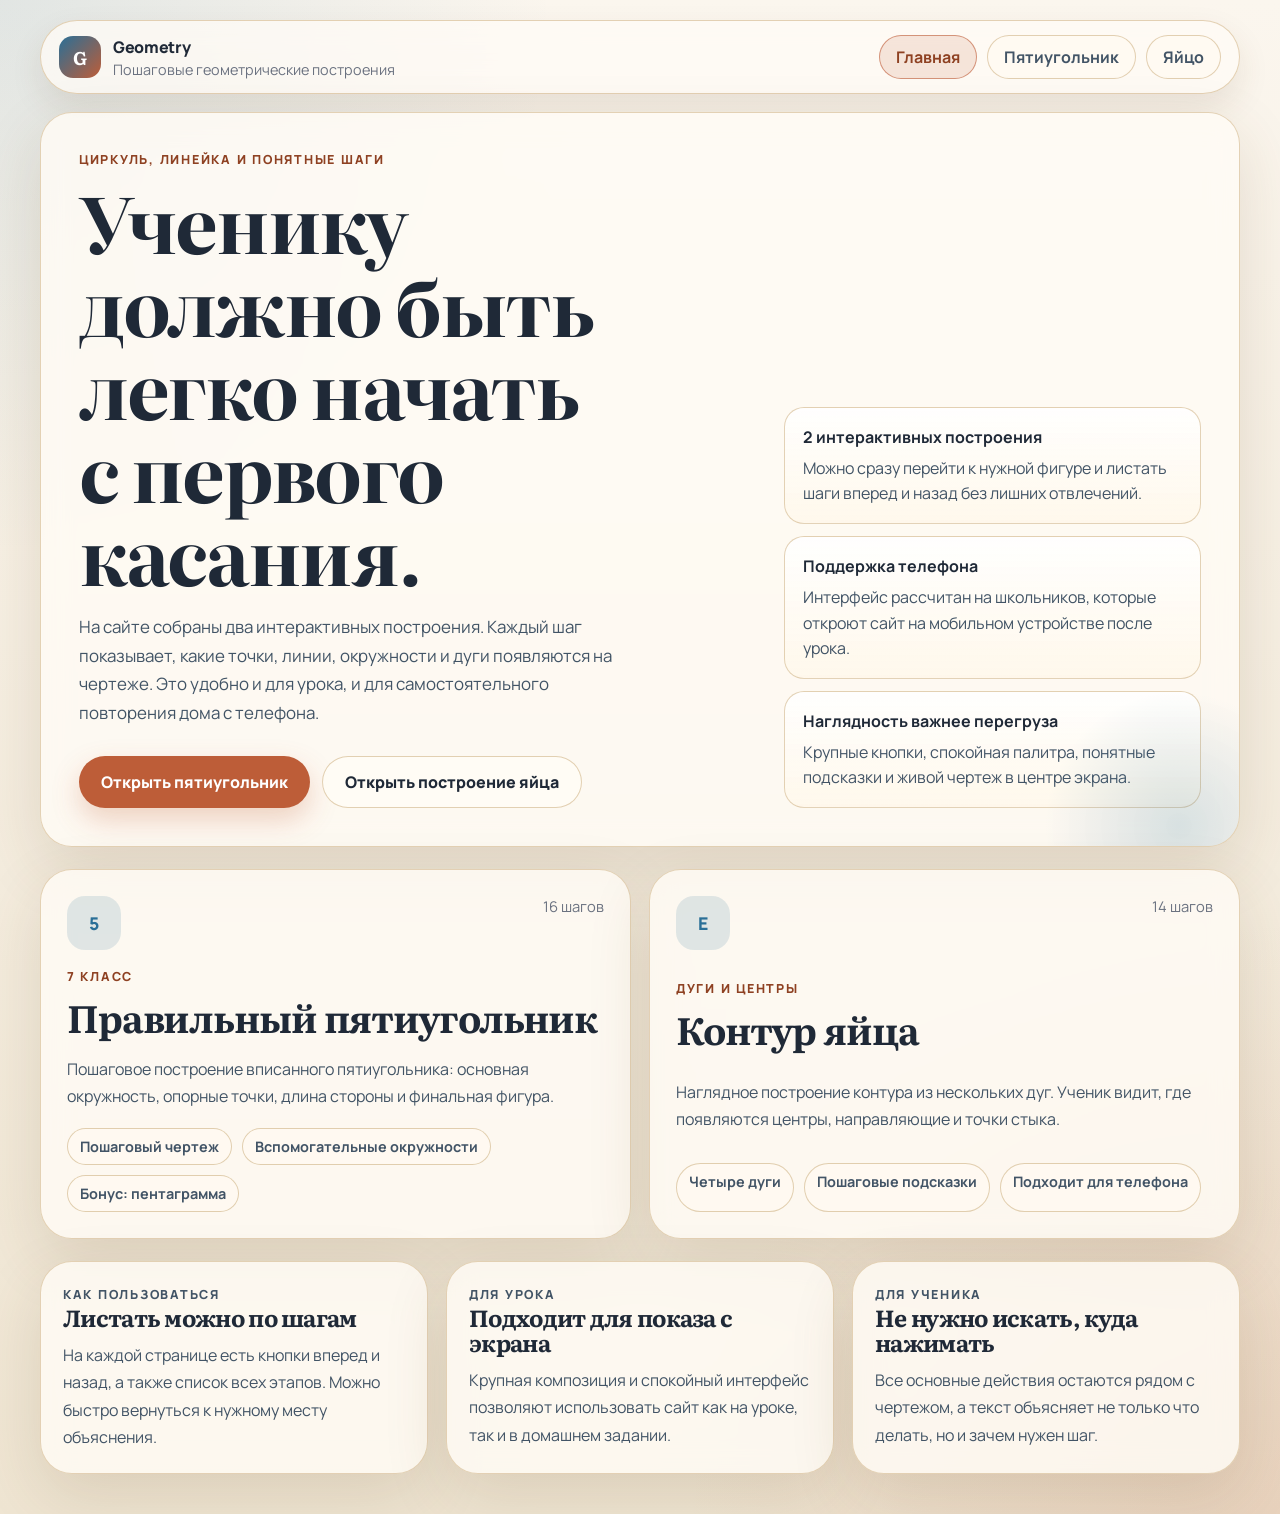
==== index.html @ 87edcc33 "Create geometry learning site" ====
<!DOCTYPE html>
<html lang="ru">
<head>
  <meta charset="UTF-8">
  <meta name="viewport" content="width=device-width, initial-scale=1.0">
  <title>Geometry | Интерактивные построения</title>
  <meta
    name="description"
    content="Интерактивные пошаговые построения геометрических фигур для учеников: правильный пятиугольник и контур яйца."
  >
  <link rel="preconnect" href="https://fonts.googleapis.com">
  <link rel="preconnect" href="https://fonts.gstatic.com" crossorigin>
  <link href="https://fonts.googleapis.com/css2?family=Manrope:wght@400;500;700;800&family=Literata:opsz,wght@7..72,600&display=swap" rel="stylesheet">
  <link rel="stylesheet" href="./site.css">
</head>
<body>
  <div class="shell">
    <header class="topbar">
      <a class="brand" href="./index.html" aria-label="Главная страница Geometry">
        <span class="brand__mark">G</span>
        <span class="brand__text">
          <span class="brand__title">Geometry</span>
          <span class="brand__subtitle">Пошаговые геометрические построения</span>
        </span>
      </a>

      <nav class="topbar__nav" aria-label="Основная навигация">
        <a class="pill-link is-current" href="./index.html">Главная</a>
        <a class="pill-link" href="./pentagon-presentation/index.html">Пятиугольник</a>
        <a class="pill-link" href="./egg-presentation/index.html">Яйцо</a>
      </nav>
    </header>

    <main>
      <section class="landing-hero surface">
        <div>
          <p class="eyebrow">Циркуль, линейка и понятные шаги</p>
          <h1 class="hero-title">Ученику должно быть легко начать с первого касания.</h1>
          <p class="hero-lead">
            На сайте собраны два интерактивных построения. Каждый шаг показывает, какие точки, линии,
            окружности и дуги появляются на чертеже. Это удобно и для урока, и для самостоятельного повторения дома с телефона.
          </p>

          <div class="hero-actions">
            <a class="primary-button" href="./pentagon-presentation/index.html">Открыть пятиугольник</a>
            <a class="secondary-button" href="./egg-presentation/index.html">Открыть построение яйца</a>
          </div>
        </div>

        <div class="hero-facts">
          <article class="fact-card">
            <strong>2 интерактивных построения</strong>
            <p>Можно сразу перейти к нужной фигуре и листать шаги вперед и назад без лишних отвлечений.</p>
          </article>
          <article class="fact-card">
            <strong>Поддержка телефона</strong>
            <p>Интерфейс рассчитан на школьников, которые откроют сайт на мобильном устройстве после урока.</p>
          </article>
          <article class="fact-card">
            <strong>Наглядность важнее перегруза</strong>
            <p>Крупные кнопки, спокойная палитра, понятные подсказки и живой чертеж в центре экрана.</p>
          </article>
        </div>
      </section>

      <section class="landing-grid">
        <a class="path-card surface" href="./pentagon-presentation/index.html">
          <div class="path-card__top">
            <div class="path-card__icon">5</div>
            <div class="path-card__meta">16 шагов</div>
          </div>
          <div>
            <p class="eyebrow">7 класс</p>
            <h2 class="path-card__title">Правильный пятиугольник</h2>
          </div>
          <p class="path-card__text">
            Пошаговое построение вписанного пятиугольника: основная окружность, опорные точки, длина стороны и финальная фигура.
          </p>
          <div class="path-card__tags" aria-label="Особенности построения пятиугольника">
            <span class="path-card__tag">Пошаговый чертеж</span>
            <span class="path-card__tag">Вспомогательные окружности</span>
            <span class="path-card__tag">Бонус: пентаграмма</span>
          </div>
        </a>

        <a class="path-card surface" href="./egg-presentation/index.html">
          <div class="path-card__top">
            <div class="path-card__icon">E</div>
            <div class="path-card__meta">14 шагов</div>
          </div>
          <div>
            <p class="eyebrow">Дуги и центры</p>
            <h2 class="path-card__title">Контур яйца</h2>
          </div>
          <p class="path-card__text">
            Наглядное построение контура из нескольких дуг. Ученик видит, где появляются центры, направляющие и точки стыка.
          </p>
          <div class="path-card__tags" aria-label="Особенности построения яйца">
            <span class="path-card__tag">Четыре дуги</span>
            <span class="path-card__tag">Пошаговые подсказки</span>
            <span class="path-card__tag">Подходит для телефона</span>
          </div>
        </a>
      </section>

      <section class="landing-support">
        <article class="support-card surface">
          <p class="eyebrow">Как пользоваться</p>
          <h2>Листать можно по шагам</h2>
          <p>На каждой странице есть кнопки вперед и назад, а также список всех этапов. Можно быстро вернуться к нужному месту объяснения.</p>
        </article>

        <article class="support-card surface">
          <p class="eyebrow">Для урока</p>
          <h2>Подходит для показа с экрана</h2>
          <p>Крупная композиция и спокойный интерфейс позволяют использовать сайт как на уроке, так и в домашнем задании.</p>
        </article>

        <article class="support-card surface">
          <p class="eyebrow">Для ученика</p>
          <h2>Не нужно искать, куда нажимать</h2>
          <p>Все основные действия остаются рядом с чертежом, а текст объясняет не только что делать, но и зачем нужен шаг.</p>
        </article>
      </section>
    </main>
  </div>
</body>
</html>
---- site.css ----
:root {
  --sand-50: #fcf7ef;
  --sand-100: #f6eddf;
  --sand-200: #eadcc2;
  --sand-300: #dcc6a3;
  --ink-900: #1f2937;
  --ink-700: #425466;
  --ink-500: #6b7280;
  --accent: #bd5d38;
  --accent-deep: #8e4122;
  --accent-soft: rgba(189, 93, 56, 0.14);
  --sky: #2a6f97;
  --sky-soft: rgba(42, 111, 151, 0.14);
  --leaf: #407a52;
  --white-soft: rgba(255, 252, 246, 0.82);
  --panel: rgba(255, 250, 241, 0.9);
  --shadow-lg: 0 22px 64px rgba(92, 61, 28, 0.14);
  --shadow-md: 0 14px 32px rgba(92, 61, 28, 0.1);
  --radius-xl: 32px;
  --radius-lg: 26px;
  --radius-md: 20px;
}

* {
  box-sizing: border-box;
}

html {
  scroll-behavior: smooth;
}

body {
  margin: 0;
  min-height: 100vh;
  color: var(--ink-900);
  font-family: "Manrope", sans-serif;
  background:
    radial-gradient(circle at top left, rgba(42, 111, 151, 0.12), transparent 28%),
    radial-gradient(circle at right bottom, rgba(189, 93, 56, 0.14), transparent 30%),
    linear-gradient(180deg, #fbf6ee 0%, #efe5d2 100%);
}

a {
  color: inherit;
}

img {
  max-width: 100%;
  display: block;
}

button,
a {
  -webkit-tap-highlight-color: transparent;
}

.shell {
  width: min(1200px, calc(100% - 32px));
  margin: 0 auto;
  padding: 20px 0 40px;
}

.topbar {
  display: flex;
  align-items: center;
  justify-content: space-between;
  gap: 18px;
  margin-bottom: 18px;
  padding: 14px 18px;
  border: 1px solid rgba(220, 198, 163, 0.8);
  border-radius: 999px;
  background: rgba(255, 252, 246, 0.76);
  backdrop-filter: blur(14px);
  box-shadow: var(--shadow-md);
}

.brand {
  display: inline-flex;
  align-items: center;
  gap: 12px;
  text-decoration: none;
}

.brand__mark {
  display: inline-grid;
  place-items: center;
  width: 42px;
  height: 42px;
  border-radius: 14px;
  background: linear-gradient(135deg, var(--sky), var(--accent));
  color: white;
  font-family: "Literata", serif;
  font-size: 1.15rem;
  font-weight: 700;
}

.brand__text {
  display: grid;
  gap: 2px;
}

.brand__title {
  font-weight: 800;
  letter-spacing: -0.02em;
}

.brand__subtitle {
  color: var(--ink-500);
  font-size: 0.9rem;
}

.topbar__nav {
  display: flex;
  flex-wrap: wrap;
  align-items: center;
  justify-content: flex-end;
  gap: 10px;
}

.pill-link {
  display: inline-flex;
  align-items: center;
  justify-content: center;
  min-height: 44px;
  padding: 10px 16px;
  border: 1px solid rgba(220, 198, 163, 0.82);
  border-radius: 999px;
  background: rgba(255, 250, 241, 0.72);
  color: var(--ink-700);
  text-decoration: none;
  font-weight: 700;
  transition: transform 0.2s ease, border-color 0.2s ease, background 0.2s ease;
}

.pill-link:hover,
.pill-link:focus-visible {
  transform: translateY(-1px);
  border-color: rgba(189, 93, 56, 0.42);
  background: rgba(255, 252, 246, 0.95);
}

.pill-link.is-current {
  border-color: rgba(189, 93, 56, 0.6);
  background: var(--accent-soft);
  color: var(--accent-deep);
}

.surface {
  background: var(--white-soft);
  border: 1px solid rgba(220, 198, 163, 0.78);
  border-radius: var(--radius-xl);
  backdrop-filter: blur(14px);
  box-shadow: var(--shadow-lg);
}

.eyebrow {
  margin: 0 0 12px;
  color: var(--accent-deep);
  text-transform: uppercase;
  letter-spacing: 0.14em;
  font-size: 0.78rem;
  font-weight: 800;
}

.section-title,
.hero-title,
h1,
h2 {
  margin: 0;
  font-family: "Literata", serif;
  line-height: 1.08;
  letter-spacing: -0.03em;
}

.primary-button,
.secondary-button {
  display: inline-flex;
  align-items: center;
  justify-content: center;
  min-height: 50px;
  padding: 14px 22px;
  border-radius: 999px;
  border: none;
  font: inherit;
  font-weight: 800;
  text-decoration: none;
  cursor: pointer;
  transition: transform 0.2s ease, box-shadow 0.2s ease, background 0.2s ease;
}

.primary-button {
  background: var(--accent);
  color: white;
  box-shadow: 0 12px 28px rgba(189, 93, 56, 0.26);
}

.secondary-button {
  border: 1px solid rgba(220, 198, 163, 0.82);
  background: rgba(255, 252, 246, 0.74);
  color: var(--ink-900);
}

.primary-button:hover,
.secondary-button:hover,
.primary-button:focus-visible,
.secondary-button:focus-visible {
  transform: translateY(-2px);
}

.hero-actions {
  display: flex;
  flex-wrap: wrap;
  gap: 12px;
  margin-top: 28px;
}

.landing-hero {
  position: relative;
  display: grid;
  grid-template-columns: minmax(0, 1.3fr) minmax(280px, 0.8fr);
  gap: 28px;
  padding: 38px;
  overflow: hidden;
}

.landing-hero::before {
  content: "";
  position: absolute;
  inset: auto -80px -120px auto;
  width: 280px;
  height: 280px;
  border-radius: 50%;
  background: radial-gradient(circle, rgba(42, 111, 151, 0.18), transparent 68%);
  pointer-events: none;
}

.hero-title {
  max-width: 11ch;
  font-size: clamp(2.7rem, 6vw, 5.4rem);
}

.hero-lead {
  max-width: 56ch;
  margin: 18px 0 0;
  color: var(--ink-700);
  font-size: 1.06rem;
  line-height: 1.7;
}

.hero-facts {
  display: grid;
  gap: 12px;
  align-self: end;
}

.fact-card {
  padding: 18px 18px 16px;
  border-radius: var(--radius-md);
  background: linear-gradient(180deg, rgba(255, 255, 255, 0.86), rgba(255, 248, 235, 0.94));
  border: 1px solid rgba(220, 198, 163, 0.78);
}

.fact-card strong {
  display: block;
  margin-bottom: 8px;
  font-size: 1rem;
}

.fact-card p {
  margin: 0;
  color: var(--ink-700);
  line-height: 1.6;
}

.landing-grid {
  display: grid;
  grid-template-columns: repeat(2, minmax(0, 1fr));
  gap: 18px;
  margin-top: 22px;
}

.path-card {
  display: grid;
  gap: 18px;
  padding: 26px;
  text-decoration: none;
  transition: transform 0.22s ease, border-color 0.22s ease;
}

.path-card:hover,
.path-card:focus-visible {
  transform: translateY(-4px);
  border-color: rgba(189, 93, 56, 0.46);
}

.path-card__top {
  display: flex;
  align-items: flex-start;
  justify-content: space-between;
  gap: 12px;
}

.path-card__icon {
  display: inline-grid;
  place-items: center;
  width: 54px;
  height: 54px;
  border-radius: 18px;
  background: var(--sky-soft);
  color: var(--sky);
  font-weight: 800;
  font-size: 1.1rem;
}

.path-card__meta {
  color: var(--ink-500);
  font-size: 0.92rem;
}

.path-card__title {
  font-size: clamp(1.8rem, 3.2vw, 2.35rem);
}

.path-card__text {
  margin: 0;
  color: var(--ink-700);
  line-height: 1.7;
}

.path-card__tags {
  display: flex;
  flex-wrap: wrap;
  gap: 10px;
}

.path-card__tag {
  padding: 8px 12px;
  border-radius: 999px;
  background: rgba(255, 250, 241, 0.9);
  border: 1px solid rgba(220, 198, 163, 0.84);
  color: var(--ink-700);
  font-size: 0.9rem;
  font-weight: 700;
}

.landing-support {
  display: grid;
  grid-template-columns: repeat(3, minmax(0, 1fr));
  gap: 18px;
  margin-top: 22px;
}

.support-card {
  padding: 22px;
}

.support-card h2 {
  margin-bottom: 12px;
  font-size: 1.45rem;
}

.support-card p {
  margin: 0;
  color: var(--ink-700);
  line-height: 1.7;
}

@media (max-width: 980px) {
  .landing-hero,
  .landing-support,
  .landing-grid {
    grid-template-columns: 1fr;
  }
}

@media (max-width: 760px) {
  .shell {
    width: min(100% - 20px, 1200px);
    padding-top: 12px;
    padding-bottom: 26px;
  }

  .topbar {
    align-items: stretch;
    flex-direction: column;
    border-radius: 28px;
    padding: 14px;
  }

  .topbar__nav {
    justify-content: stretch;
  }

  .topbar__nav .pill-link {
    flex: 1 1 calc(50% - 10px);
  }

  .landing-hero,
  .path-card,
  .support-card {
    padding: 22px;
  }

  .hero-title {
    max-width: 13ch;
    font-size: clamp(2.25rem, 12vw, 3.8rem);
  }
}

@media (max-width: 520px) {
  .topbar__nav .pill-link,
  .hero-actions a,
  .hero-actions button {
    width: 100%;
  }

  .brand {
    align-items: flex-start;
  }

  .brand__mark {
    width: 40px;
    height: 40px;
  }
}
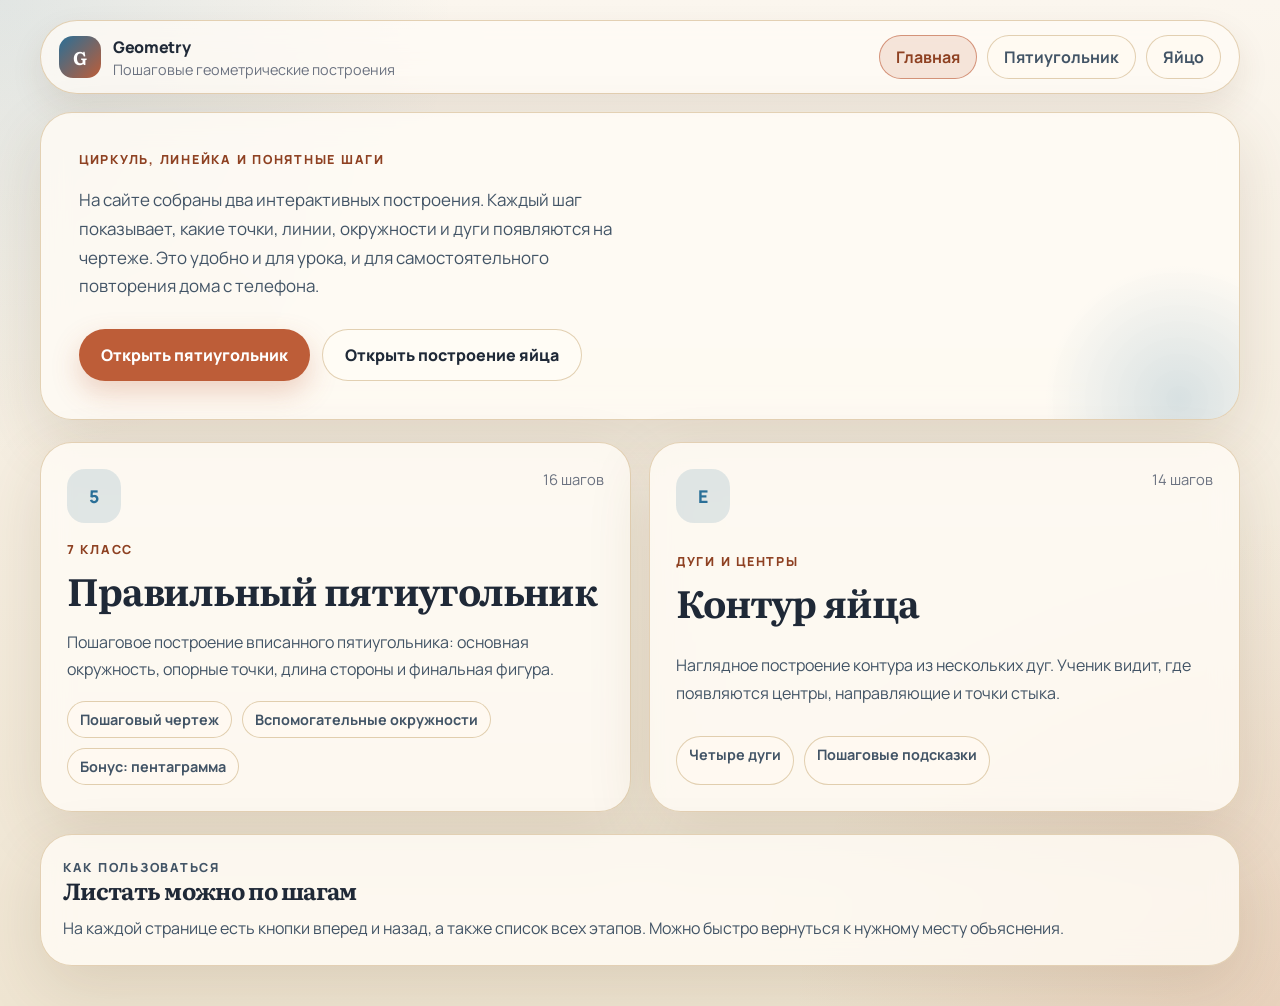
==== commit 8a9b4bdd: "Simplify homepage and reorder mobile controls" ====
--- a/index.html
+++ b/index.html
@@ -32,10 +32,9 @@
     </header>
 
     <main>
-      <section class="landing-hero surface">
+      <section class="landing-hero landing-hero--simple surface">
         <div>
           <p class="eyebrow">Циркуль, линейка и понятные шаги</p>
-          <h1 class="hero-title">Ученику должно быть легко начать с первого касания.</h1>
           <p class="hero-lead">
             На сайте собраны два интерактивных построения. Каждый шаг показывает, какие точки, линии,
             окружности и дуги появляются на чертеже. Это удобно и для урока, и для самостоятельного повторения дома с телефона.
@@ -45,21 +44,6 @@
             <a class="primary-button" href="./pentagon-presentation/index.html">Открыть пятиугольник</a>
             <a class="secondary-button" href="./egg-presentation/index.html">Открыть построение яйца</a>
           </div>
-        </div>
-
-        <div class="hero-facts">
-          <article class="fact-card">
-            <strong>2 интерактивных построения</strong>
-            <p>Можно сразу перейти к нужной фигуре и листать шаги вперед и назад без лишних отвлечений.</p>
-          </article>
-          <article class="fact-card">
-            <strong>Поддержка телефона</strong>
-            <p>Интерфейс рассчитан на школьников, которые откроют сайт на мобильном устройстве после урока.</p>
-          </article>
-          <article class="fact-card">
-            <strong>Наглядность важнее перегруза</strong>
-            <p>Крупные кнопки, спокойная палитра, понятные подсказки и живой чертеж в центре экрана.</p>
-          </article>
         </div>
       </section>
 
@@ -98,7 +82,6 @@
           <div class="path-card__tags" aria-label="Особенности построения яйца">
             <span class="path-card__tag">Четыре дуги</span>
             <span class="path-card__tag">Пошаговые подсказки</span>
-            <span class="path-card__tag">Подходит для телефона</span>
           </div>
         </a>
       </section>
@@ -109,18 +92,6 @@
           <h2>Листать можно по шагам</h2>
           <p>На каждой странице есть кнопки вперед и назад, а также список всех этапов. Можно быстро вернуться к нужному месту объяснения.</p>
         </article>
-
-        <article class="support-card surface">
-          <p class="eyebrow">Для урока</p>
-          <h2>Подходит для показа с экрана</h2>
-          <p>Крупная композиция и спокойный интерфейс позволяют использовать сайт как на уроке, так и в домашнем задании.</p>
-        </article>
-
-        <article class="support-card surface">
-          <p class="eyebrow">Для ученика</p>
-          <h2>Не нужно искать, куда нажимать</h2>
-          <p>Все основные действия остаются рядом с чертежом, а текст объясняет не только что делать, но и зачем нужен шаг.</p>
-        </article>
       </section>
     </main>
   </div>
--- a/site.css
+++ b/site.css
@@ -234,6 +234,10 @@
   pointer-events: none;
 }
 
+.landing-hero--simple {
+  display: block;
+}
+
 .hero-title {
   max-width: 11ch;
   font-size: clamp(2.7rem, 6vw, 5.4rem);
@@ -373,37 +377,62 @@
   }
 }
 
+.landing-support:has(.support-card:only-child) {
+  grid-template-columns: 1fr;
+}
+
 @media (max-width: 760px) {
   .shell {
     width: min(100% - 20px, 1200px);
-    padding-top: 12px;
-    padding-bottom: 26px;
+    padding-top: 10px;
+    padding-bottom: 22px;
   }
 
   .topbar {
     align-items: stretch;
     flex-direction: column;
-    border-radius: 28px;
-    padding: 14px;
+    gap: 12px;
+    border-radius: 24px;
+    padding: 12px;
   }
 
   .topbar__nav {
     justify-content: stretch;
+    gap: 8px;
   }
 
   .topbar__nav .pill-link {
     flex: 1 1 calc(50% - 10px);
+    min-height: 42px;
+    padding: 10px 12px;
+    font-size: 0.95rem;
   }
 
   .landing-hero,
   .path-card,
   .support-card {
-    padding: 22px;
+    padding: 20px;
   }
 
   .hero-title {
     max-width: 13ch;
-    font-size: clamp(2.25rem, 12vw, 3.8rem);
+    font-size: clamp(2rem, 10vw, 3.2rem);
+  }
+
+  .hero-lead {
+    font-size: 1rem;
+    line-height: 1.62;
+  }
+
+  .hero-actions {
+    margin-top: 22px;
+    gap: 10px;
+  }
+
+  .fact-card,
+  .path-card,
+  .support-card {
+    border-radius: 18px;
   }
 }
 
@@ -418,8 +447,55 @@
     align-items: flex-start;
   }
 
+  .brand__subtitle {
+    display: none;
+  }
+
   .brand__mark {
-    width: 40px;
-    height: 40px;
-  }
-}
+    width: 38px;
+    height: 38px;
+    border-radius: 12px;
+  }
+
+  .landing-hero {
+    padding: 18px;
+  }
+
+  .path-card,
+  .support-card {
+    padding: 18px;
+  }
+
+  .hero-title {
+    max-width: 11ch;
+    font-size: clamp(1.8rem, 9vw, 2.6rem);
+  }
+
+  .hero-lead {
+    margin-top: 14px;
+    font-size: 0.96rem;
+  }
+
+  .path-card__title {
+    font-size: 1.6rem;
+  }
+
+  .path-card__top {
+    align-items: center;
+  }
+
+  .path-card__icon {
+    width: 48px;
+    height: 48px;
+    border-radius: 16px;
+  }
+
+  .path-card__tags {
+    gap: 8px;
+  }
+
+  .path-card__tag {
+    font-size: 0.84rem;
+    padding: 7px 10px;
+  }
+}
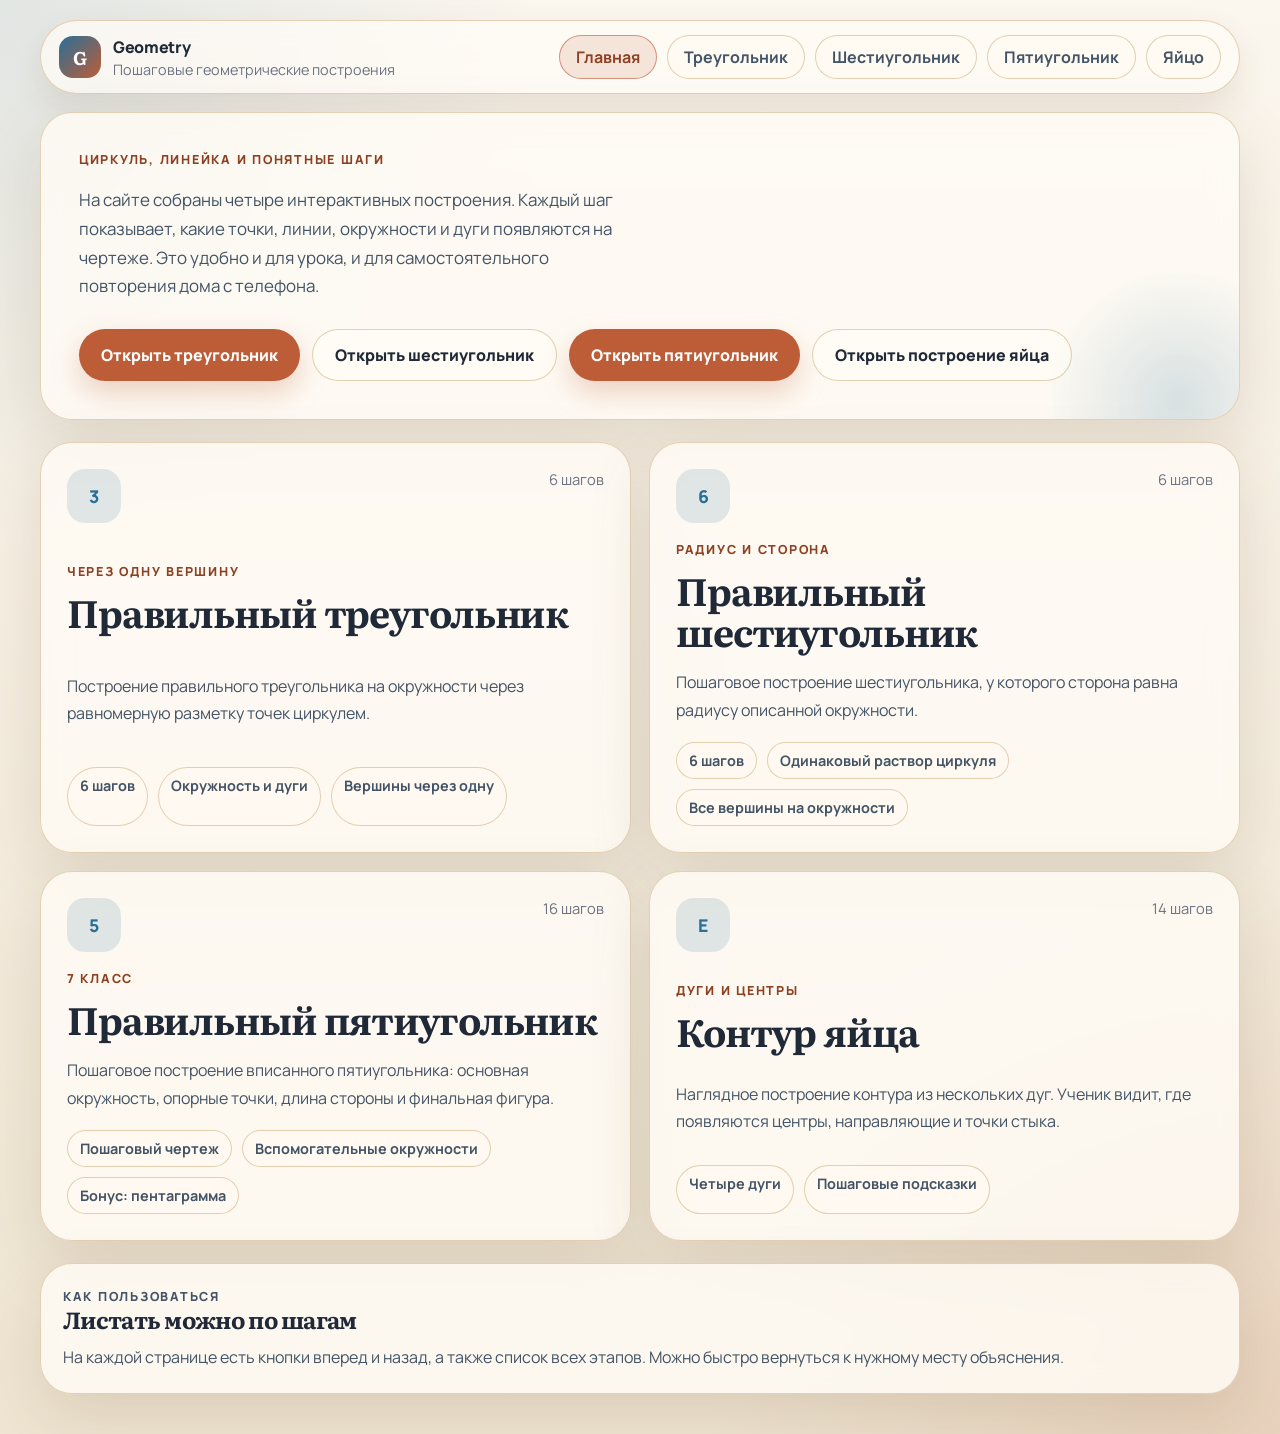
==== commit c758ad33: "Add triangle and hexagon constructions" ====
--- a/index.html
+++ b/index.html
@@ -6,7 +6,7 @@
   <title>Geometry | Интерактивные построения</title>
   <meta
     name="description"
-    content="Интерактивные пошаговые построения геометрических фигур для учеников: правильный пятиугольник и контур яйца."
+    content="Интерактивные пошаговые построения геометрических фигур для учеников: треугольник, шестиугольник, пятиугольник и контур яйца."
   >
   <link rel="preconnect" href="https://fonts.googleapis.com">
   <link rel="preconnect" href="https://fonts.gstatic.com" crossorigin>
@@ -26,6 +26,8 @@
 
       <nav class="topbar__nav" aria-label="Основная навигация">
         <a class="pill-link is-current" href="./index.html">Главная</a>
+        <a class="pill-link" href="./triangle-presentation/index.html">Треугольник</a>
+        <a class="pill-link" href="./hexagon-presentation/index.html">Шестиугольник</a>
         <a class="pill-link" href="./pentagon-presentation/index.html">Пятиугольник</a>
         <a class="pill-link" href="./egg-presentation/index.html">Яйцо</a>
       </nav>
@@ -36,11 +38,13 @@
         <div>
           <p class="eyebrow">Циркуль, линейка и понятные шаги</p>
           <p class="hero-lead">
-            На сайте собраны два интерактивных построения. Каждый шаг показывает, какие точки, линии,
+            На сайте собраны четыре интерактивных построения. Каждый шаг показывает, какие точки, линии,
             окружности и дуги появляются на чертеже. Это удобно и для урока, и для самостоятельного повторения дома с телефона.
           </p>
 
           <div class="hero-actions">
+            <a class="primary-button" href="./triangle-presentation/index.html">Открыть треугольник</a>
+            <a class="secondary-button" href="./hexagon-presentation/index.html">Открыть шестиугольник</a>
             <a class="primary-button" href="./pentagon-presentation/index.html">Открыть пятиугольник</a>
             <a class="secondary-button" href="./egg-presentation/index.html">Открыть построение яйца</a>
           </div>
@@ -48,6 +52,44 @@
       </section>
 
       <section class="landing-grid">
+        <a class="path-card surface" href="./triangle-presentation/index.html">
+          <div class="path-card__top">
+            <div class="path-card__icon">3</div>
+            <div class="path-card__meta">6 шагов</div>
+          </div>
+          <div>
+            <p class="eyebrow">Через одну вершину</p>
+            <h2 class="path-card__title">Правильный треугольник</h2>
+          </div>
+          <p class="path-card__text">
+            Построение правильного треугольника на окружности через равномерную разметку точек циркулем.
+          </p>
+          <div class="path-card__tags" aria-label="Особенности построения треугольника">
+            <span class="path-card__tag">6 шагов</span>
+            <span class="path-card__tag">Окружность и дуги</span>
+            <span class="path-card__tag">Вершины через одну</span>
+          </div>
+        </a>
+
+        <a class="path-card surface" href="./hexagon-presentation/index.html">
+          <div class="path-card__top">
+            <div class="path-card__icon">6</div>
+            <div class="path-card__meta">6 шагов</div>
+          </div>
+          <div>
+            <p class="eyebrow">Радиус и сторона</p>
+            <h2 class="path-card__title">Правильный шестиугольник</h2>
+          </div>
+          <p class="path-card__text">
+            Пошаговое построение шестиугольника, у которого сторона равна радиусу описанной окружности.
+          </p>
+          <div class="path-card__tags" aria-label="Особенности построения шестиугольника">
+            <span class="path-card__tag">6 шагов</span>
+            <span class="path-card__tag">Одинаковый раствор циркуля</span>
+            <span class="path-card__tag">Все вершины на окружности</span>
+          </div>
+        </a>
+
         <a class="path-card surface" href="./pentagon-presentation/index.html">
           <div class="path-card__top">
             <div class="path-card__icon">5</div>
@@ -86,7 +128,7 @@
         </a>
       </section>
 
-      <section class="landing-support">
+      <section class="landing-support landing-support--single">
         <article class="support-card surface">
           <p class="eyebrow">Как пользоваться</p>
           <h2>Листать можно по шагам</h2>
--- a/site.css
+++ b/site.css
@@ -377,7 +377,7 @@
   }
 }
 
-.landing-support:has(.support-card:only-child) {
+.landing-support--single {
   grid-template-columns: 1fr;
 }
 
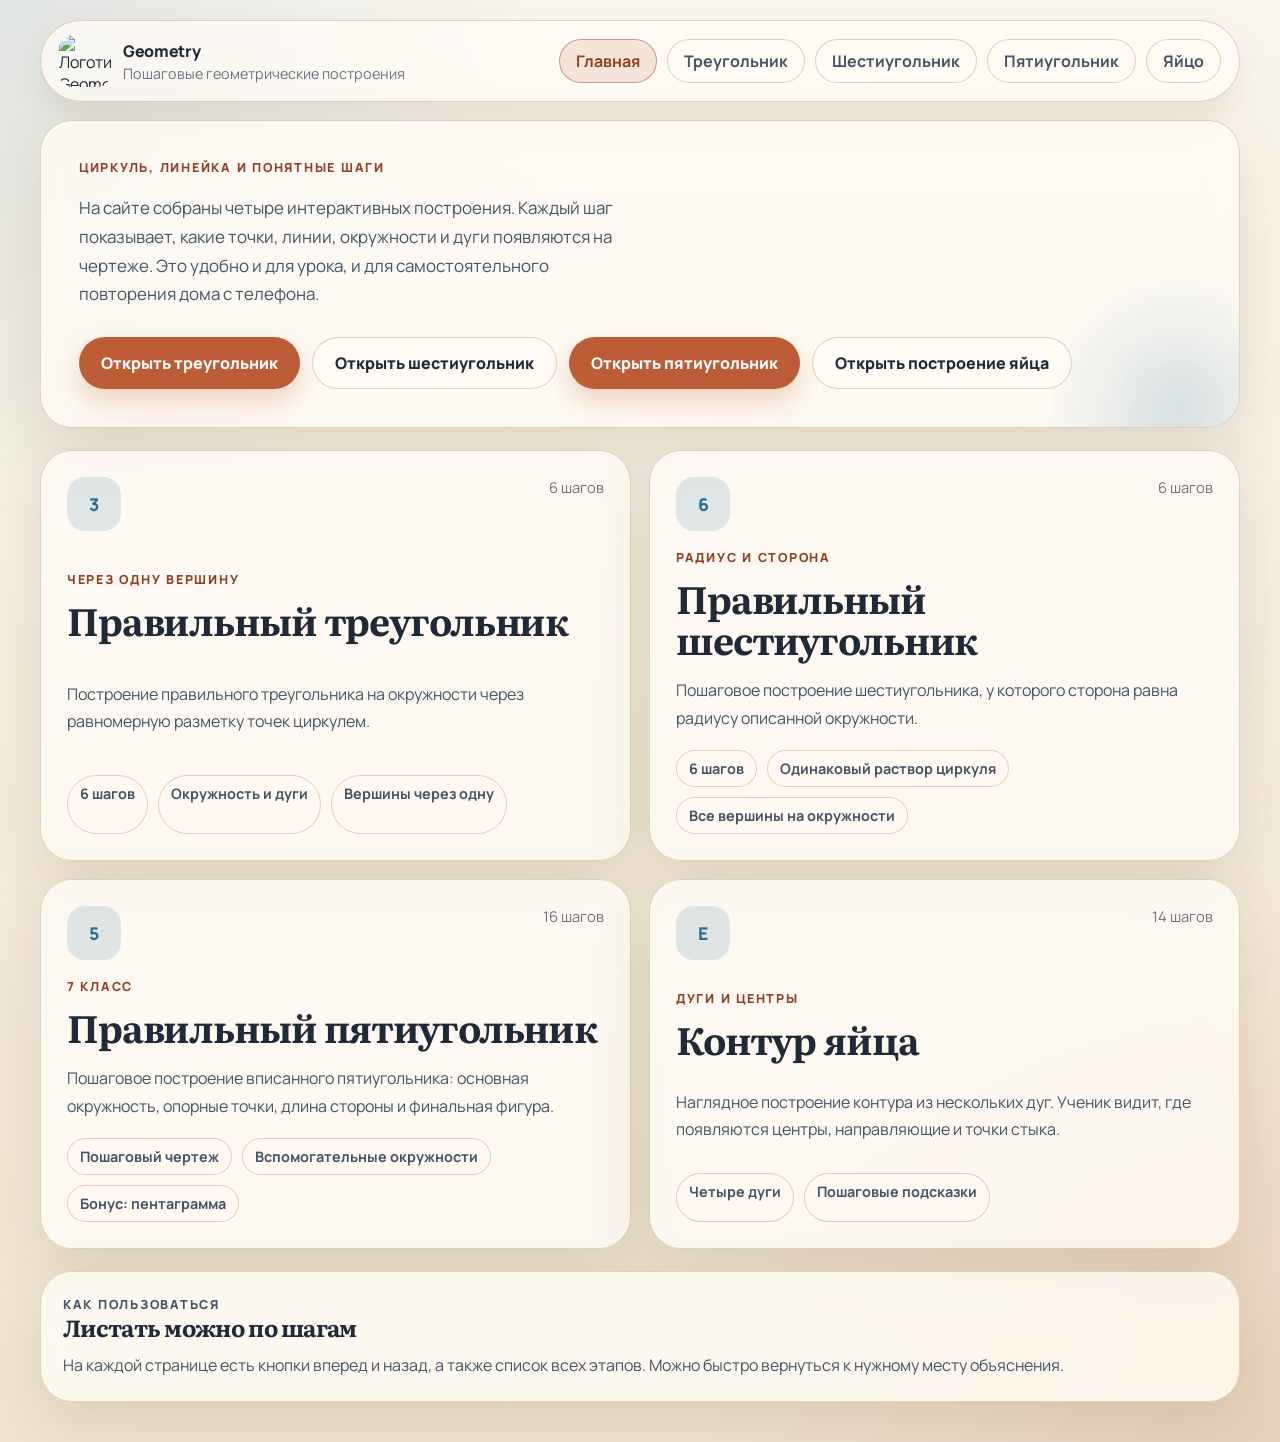
==== commit cfe86ae4: "Use project logo in site header" ====
--- a/index.html
+++ b/index.html
@@ -11,13 +11,16 @@
   <link rel="preconnect" href="https://fonts.googleapis.com">
   <link rel="preconnect" href="https://fonts.gstatic.com" crossorigin>
   <link href="https://fonts.googleapis.com/css2?family=Manrope:wght@400;500;700;800&family=Literata:opsz,wght@7..72,600&display=swap" rel="stylesheet">
+  <link rel="icon" type="image/png" href="./logo.png">
   <link rel="stylesheet" href="./site.css">
 </head>
 <body>
   <div class="shell">
     <header class="topbar">
       <a class="brand" href="./index.html" aria-label="Главная страница Geometry">
-        <span class="brand__mark">G</span>
+        <span class="brand__mark">
+          <img src="./logo.png" alt="Логотип Geometry">
+        </span>
         <span class="brand__text">
           <span class="brand__title">Geometry</span>
           <span class="brand__subtitle">Пошаговые геометрические построения</span>
--- a/site.css
+++ b/site.css
@@ -82,16 +82,21 @@
 }
 
 .brand__mark {
-  display: inline-grid;
-  place-items: center;
-  width: 42px;
-  height: 42px;
+  display: inline-flex;
+  align-items: center;
+  justify-content: center;
+  width: 52px;
+  height: 52px;
   border-radius: 14px;
-  background: linear-gradient(135deg, var(--sky), var(--accent));
-  color: white;
-  font-family: "Literata", serif;
-  font-size: 1.15rem;
-  font-weight: 700;
+  overflow: hidden;
+  flex-shrink: 0;
+}
+
+.brand__mark img {
+  width: 100%;
+  height: 100%;
+  object-fit: contain;
+  display: block;
 }
 
 .brand__text {
@@ -452,8 +457,8 @@
   }
 
   .brand__mark {
-    width: 38px;
-    height: 38px;
+    width: 42px;
+    height: 42px;
     border-radius: 12px;
   }
 
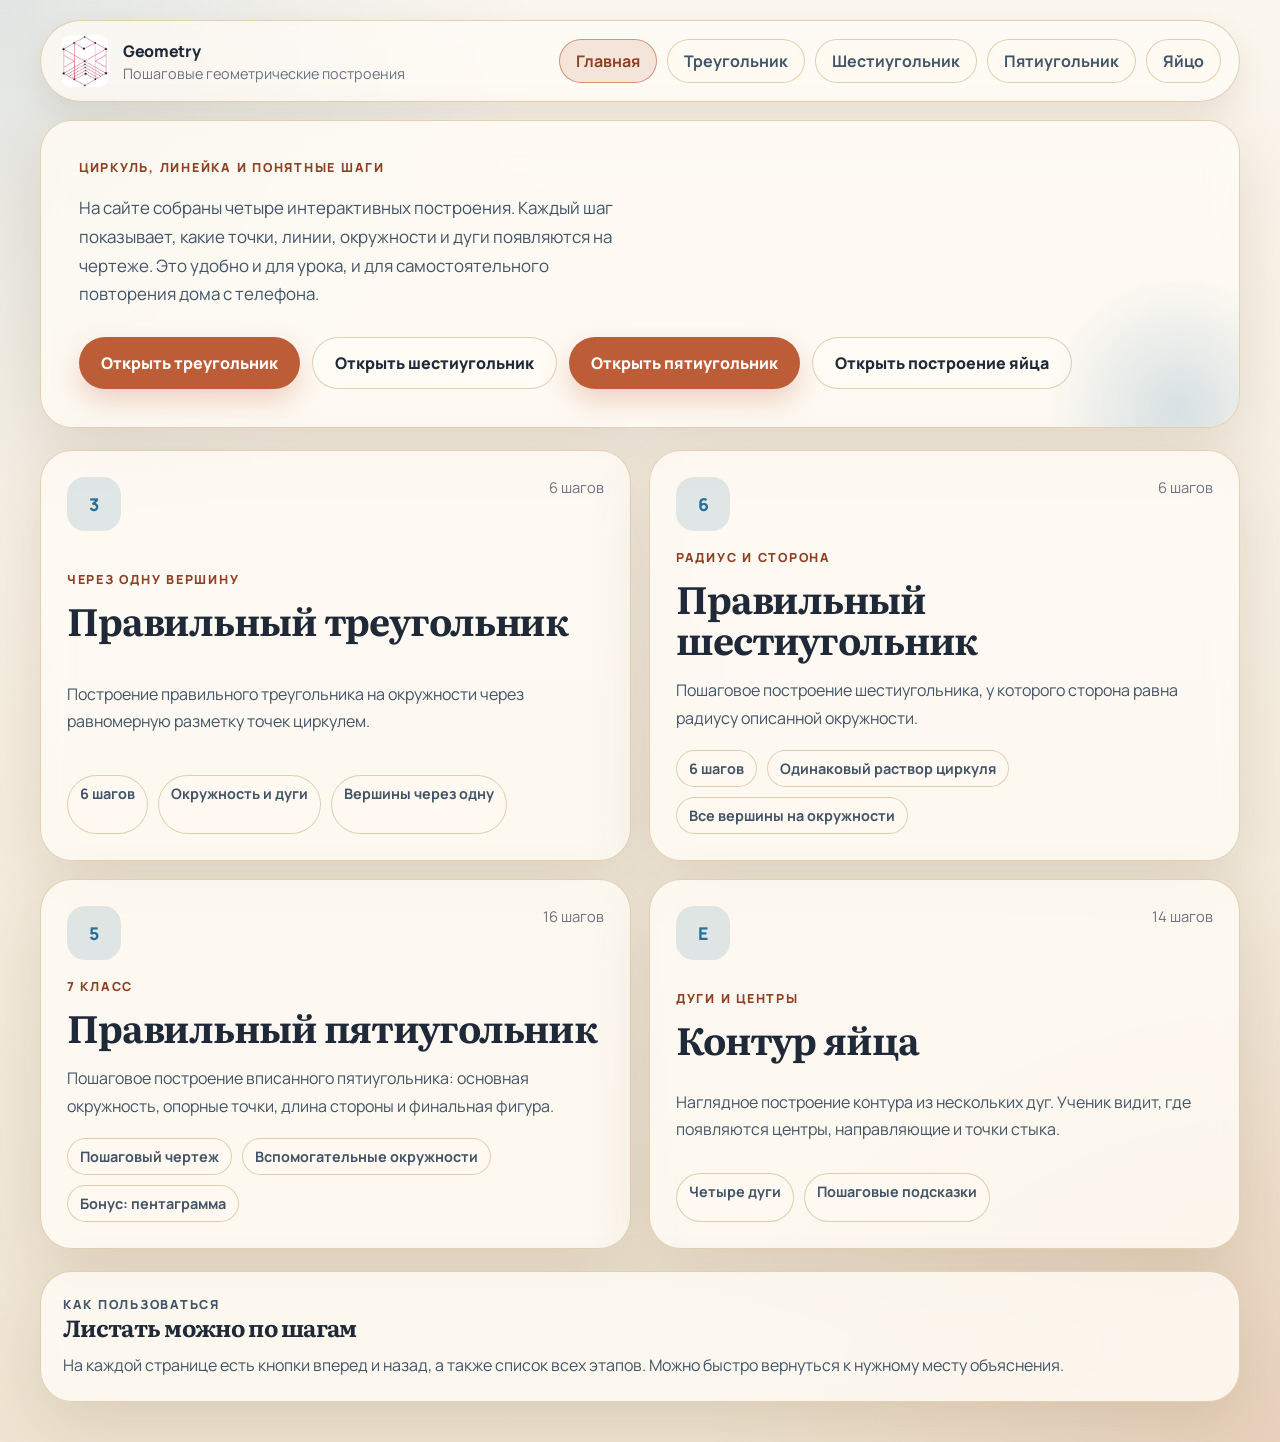
==== commit 9f70ad40: "Use root-relative site paths" ====
--- a/index.html
+++ b/index.html
@@ -11,15 +11,15 @@
   <link rel="preconnect" href="https://fonts.googleapis.com">
   <link rel="preconnect" href="https://fonts.gstatic.com" crossorigin>
   <link href="https://fonts.googleapis.com/css2?family=Manrope:wght@400;500;700;800&family=Literata:opsz,wght@7..72,600&display=swap" rel="stylesheet">
-  <link rel="icon" type="image/png" href="./logo.png">
-  <link rel="stylesheet" href="./site.css">
+  <link rel="icon" type="image/png" href="/logo.png">
+  <link rel="stylesheet" href="/site.css">
 </head>
 <body>
   <div class="shell">
     <header class="topbar">
-      <a class="brand" href="./index.html" aria-label="Главная страница Geometry">
+      <a class="brand" href="/" aria-label="Главная страница Geometry">
         <span class="brand__mark">
-          <img src="./logo.png" alt="Логотип Geometry">
+          <img src="/logo.png" alt="Логотип Geometry">
         </span>
         <span class="brand__text">
           <span class="brand__title">Geometry</span>
@@ -28,11 +28,11 @@
       </a>
 
       <nav class="topbar__nav" aria-label="Основная навигация">
-        <a class="pill-link is-current" href="./index.html">Главная</a>
-        <a class="pill-link" href="./triangle-presentation/index.html">Треугольник</a>
-        <a class="pill-link" href="./hexagon-presentation/index.html">Шестиугольник</a>
-        <a class="pill-link" href="./pentagon-presentation/index.html">Пятиугольник</a>
-        <a class="pill-link" href="./egg-presentation/index.html">Яйцо</a>
+        <a class="pill-link is-current" href="/">Главная</a>
+        <a class="pill-link" href="/triangle-presentation/">Треугольник</a>
+        <a class="pill-link" href="/hexagon-presentation/">Шестиугольник</a>
+        <a class="pill-link" href="/pentagon-presentation/">Пятиугольник</a>
+        <a class="pill-link" href="/egg-presentation/">Яйцо</a>
       </nav>
     </header>
 
@@ -46,16 +46,16 @@
           </p>
 
           <div class="hero-actions">
-            <a class="primary-button" href="./triangle-presentation/index.html">Открыть треугольник</a>
-            <a class="secondary-button" href="./hexagon-presentation/index.html">Открыть шестиугольник</a>
-            <a class="primary-button" href="./pentagon-presentation/index.html">Открыть пятиугольник</a>
-            <a class="secondary-button" href="./egg-presentation/index.html">Открыть построение яйца</a>
+            <a class="primary-button" href="/triangle-presentation/">Открыть треугольник</a>
+            <a class="secondary-button" href="/hexagon-presentation/">Открыть шестиугольник</a>
+            <a class="primary-button" href="/pentagon-presentation/">Открыть пятиугольник</a>
+            <a class="secondary-button" href="/egg-presentation/">Открыть построение яйца</a>
           </div>
         </div>
       </section>
 
       <section class="landing-grid">
-        <a class="path-card surface" href="./triangle-presentation/index.html">
+        <a class="path-card surface" href="/triangle-presentation/">
           <div class="path-card__top">
             <div class="path-card__icon">3</div>
             <div class="path-card__meta">6 шагов</div>
@@ -74,7 +74,7 @@
           </div>
         </a>
 
-        <a class="path-card surface" href="./hexagon-presentation/index.html">
+        <a class="path-card surface" href="/hexagon-presentation/">
           <div class="path-card__top">
             <div class="path-card__icon">6</div>
             <div class="path-card__meta">6 шагов</div>
@@ -93,7 +93,7 @@
           </div>
         </a>
 
-        <a class="path-card surface" href="./pentagon-presentation/index.html">
+        <a class="path-card surface" href="/pentagon-presentation/">
           <div class="path-card__top">
             <div class="path-card__icon">5</div>
             <div class="path-card__meta">16 шагов</div>
@@ -112,7 +112,7 @@
           </div>
         </a>
 
-        <a class="path-card surface" href="./egg-presentation/index.html">
+        <a class="path-card surface" href="/egg-presentation/">
           <div class="path-card__top">
             <div class="path-card__icon">E</div>
             <div class="path-card__meta">14 шагов</div>
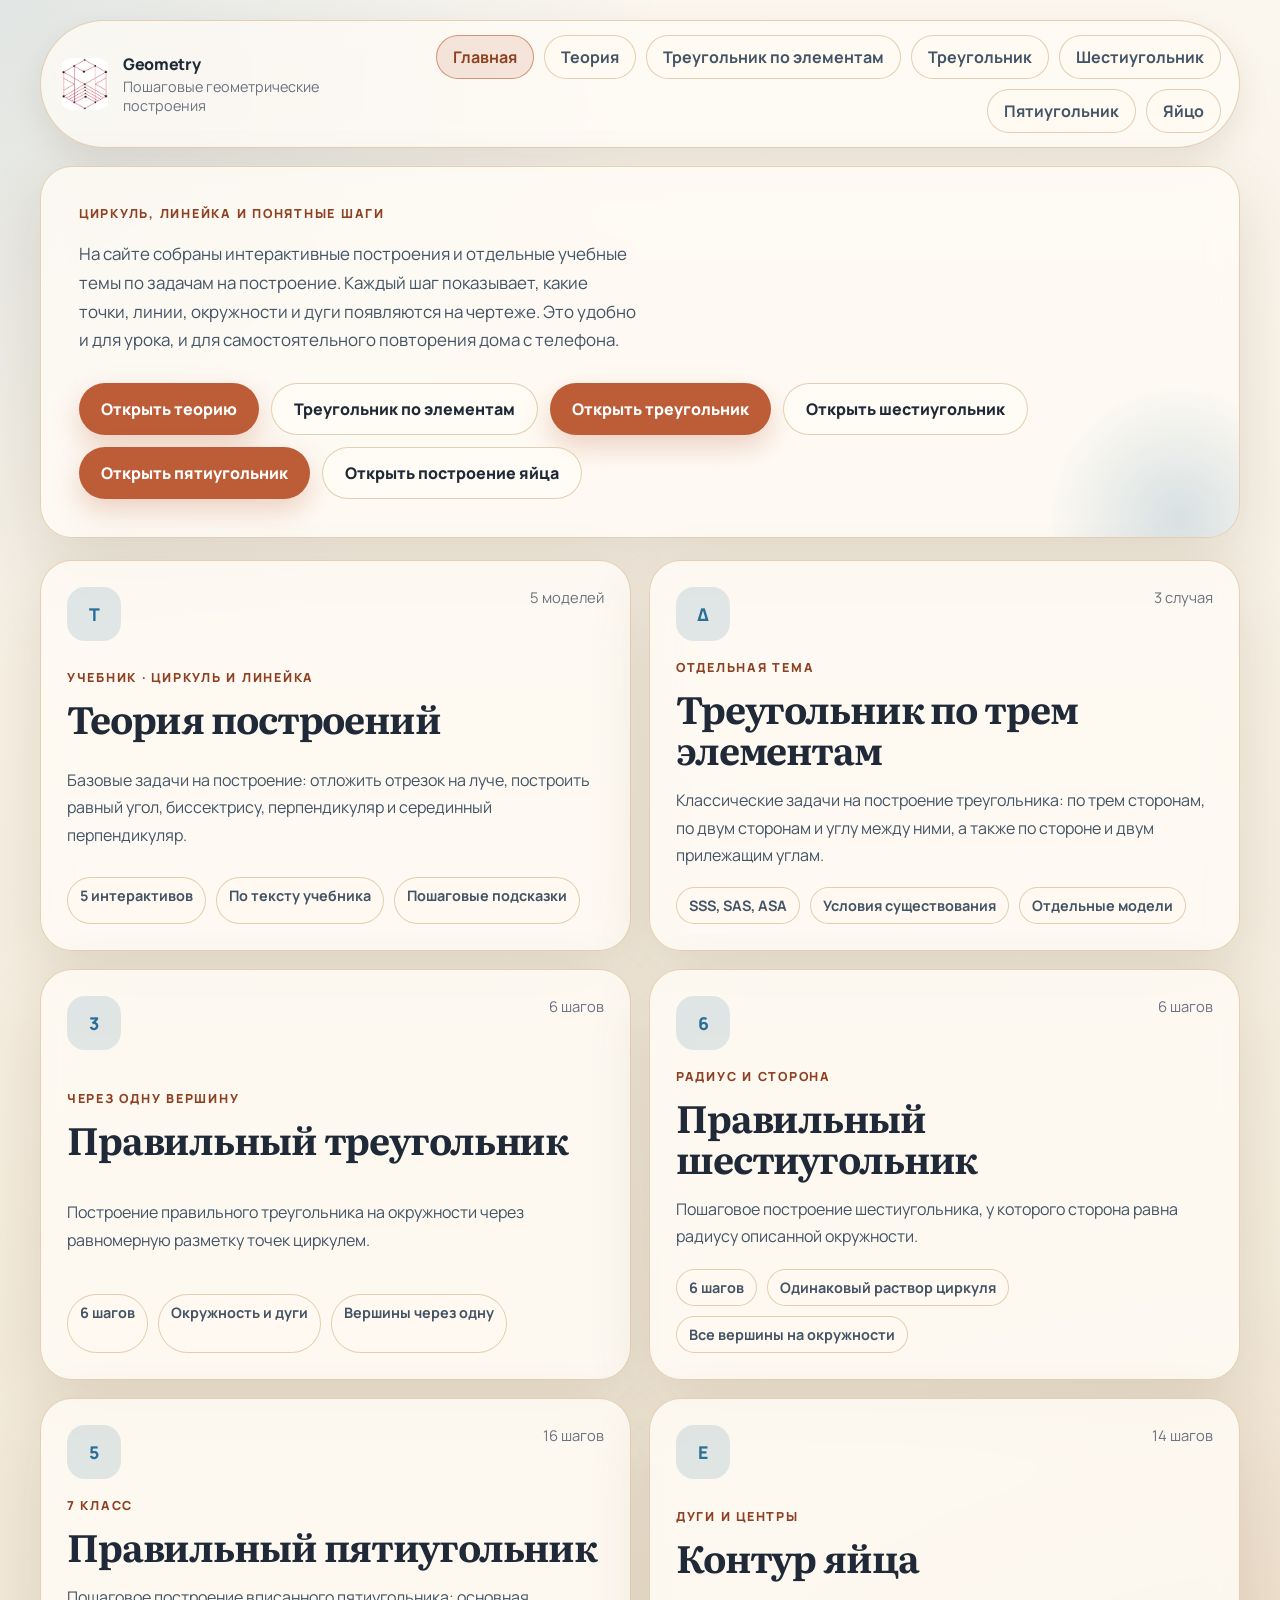
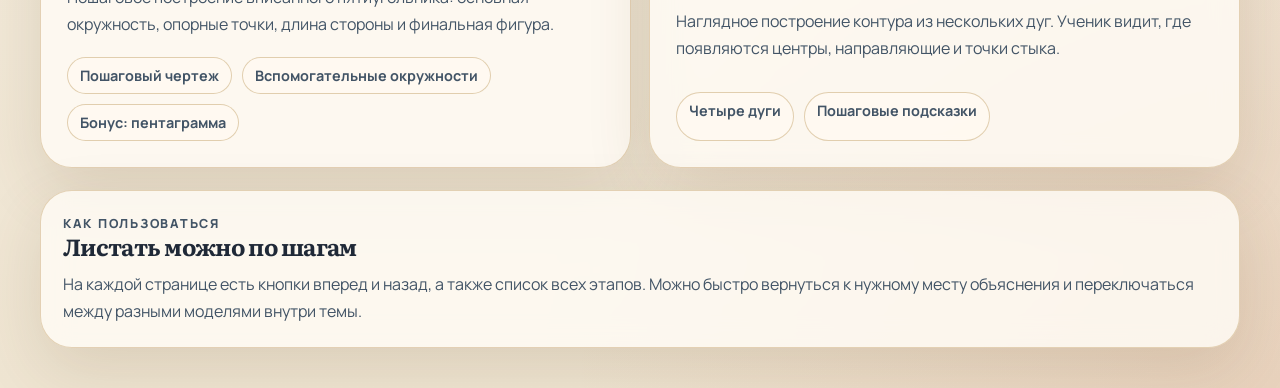
==== commit 04e0b749: "Add compass theory and triangle construction topics" ====
--- a/index.html
+++ b/index.html
@@ -29,6 +29,8 @@
 
       <nav class="topbar__nav" aria-label="Основная навигация">
         <a class="pill-link is-current" href="/">Главная</a>
+        <a class="pill-link" href="/compass-theory/">Теория</a>
+        <a class="pill-link" href="/triangle-elements/">Треугольник по элементам</a>
         <a class="pill-link" href="/triangle-presentation/">Треугольник</a>
         <a class="pill-link" href="/hexagon-presentation/">Шестиугольник</a>
         <a class="pill-link" href="/pentagon-presentation/">Пятиугольник</a>
@@ -41,11 +43,14 @@
         <div>
           <p class="eyebrow">Циркуль, линейка и понятные шаги</p>
           <p class="hero-lead">
-            На сайте собраны четыре интерактивных построения. Каждый шаг показывает, какие точки, линии,
-            окружности и дуги появляются на чертеже. Это удобно и для урока, и для самостоятельного повторения дома с телефона.
+            На сайте собраны интерактивные построения и отдельные учебные темы по задачам на построение.
+            Каждый шаг показывает, какие точки, линии, окружности и дуги появляются на чертеже.
+            Это удобно и для урока, и для самостоятельного повторения дома с телефона.
           </p>
 
           <div class="hero-actions">
+            <a class="primary-button" href="/compass-theory/">Открыть теорию</a>
+            <a class="secondary-button" href="/triangle-elements/">Треугольник по элементам</a>
             <a class="primary-button" href="/triangle-presentation/">Открыть треугольник</a>
             <a class="secondary-button" href="/hexagon-presentation/">Открыть шестиугольник</a>
             <a class="primary-button" href="/pentagon-presentation/">Открыть пятиугольник</a>
@@ -55,6 +60,46 @@
       </section>
 
       <section class="landing-grid">
+        <a class="path-card surface" href="/compass-theory/">
+          <div class="path-card__top">
+            <div class="path-card__icon">T</div>
+            <div class="path-card__meta">5 моделей</div>
+          </div>
+          <div>
+            <p class="eyebrow">Учебник · циркуль и линейка</p>
+            <h2 class="path-card__title">Теория построений</h2>
+          </div>
+          <p class="path-card__text">
+            Базовые задачи на построение: отложить отрезок на луче, построить равный угол, биссектрису,
+            перпендикуляр и серединный перпендикуляр.
+          </p>
+          <div class="path-card__tags" aria-label="Особенности теории построений">
+            <span class="path-card__tag">5 интерактивов</span>
+            <span class="path-card__tag">По тексту учебника</span>
+            <span class="path-card__tag">Пошаговые подсказки</span>
+          </div>
+        </a>
+
+        <a class="path-card surface" href="/triangle-elements/">
+          <div class="path-card__top">
+            <div class="path-card__icon">Δ</div>
+            <div class="path-card__meta">3 случая</div>
+          </div>
+          <div>
+            <p class="eyebrow">Отдельная тема</p>
+            <h2 class="path-card__title">Треугольник по трем элементам</h2>
+          </div>
+          <p class="path-card__text">
+            Классические задачи на построение треугольника: по трем сторонам, по двум сторонам и углу между ними,
+            а также по стороне и двум прилежащим углам.
+          </p>
+          <div class="path-card__tags" aria-label="Особенности построения треугольника по элементам">
+            <span class="path-card__tag">SSS, SAS, ASA</span>
+            <span class="path-card__tag">Условия существования</span>
+            <span class="path-card__tag">Отдельные модели</span>
+          </div>
+        </a>
+
         <a class="path-card surface" href="/triangle-presentation/">
           <div class="path-card__top">
             <div class="path-card__icon">3</div>
@@ -135,7 +180,7 @@
         <article class="support-card surface">
           <p class="eyebrow">Как пользоваться</p>
           <h2>Листать можно по шагам</h2>
-          <p>На каждой странице есть кнопки вперед и назад, а также список всех этапов. Можно быстро вернуться к нужному месту объяснения.</p>
+          <p>На каждой странице есть кнопки вперед и назад, а также список всех этапов. Можно быстро вернуться к нужному месту объяснения и переключаться между разными моделями внутри темы.</p>
         </article>
       </section>
     </main>
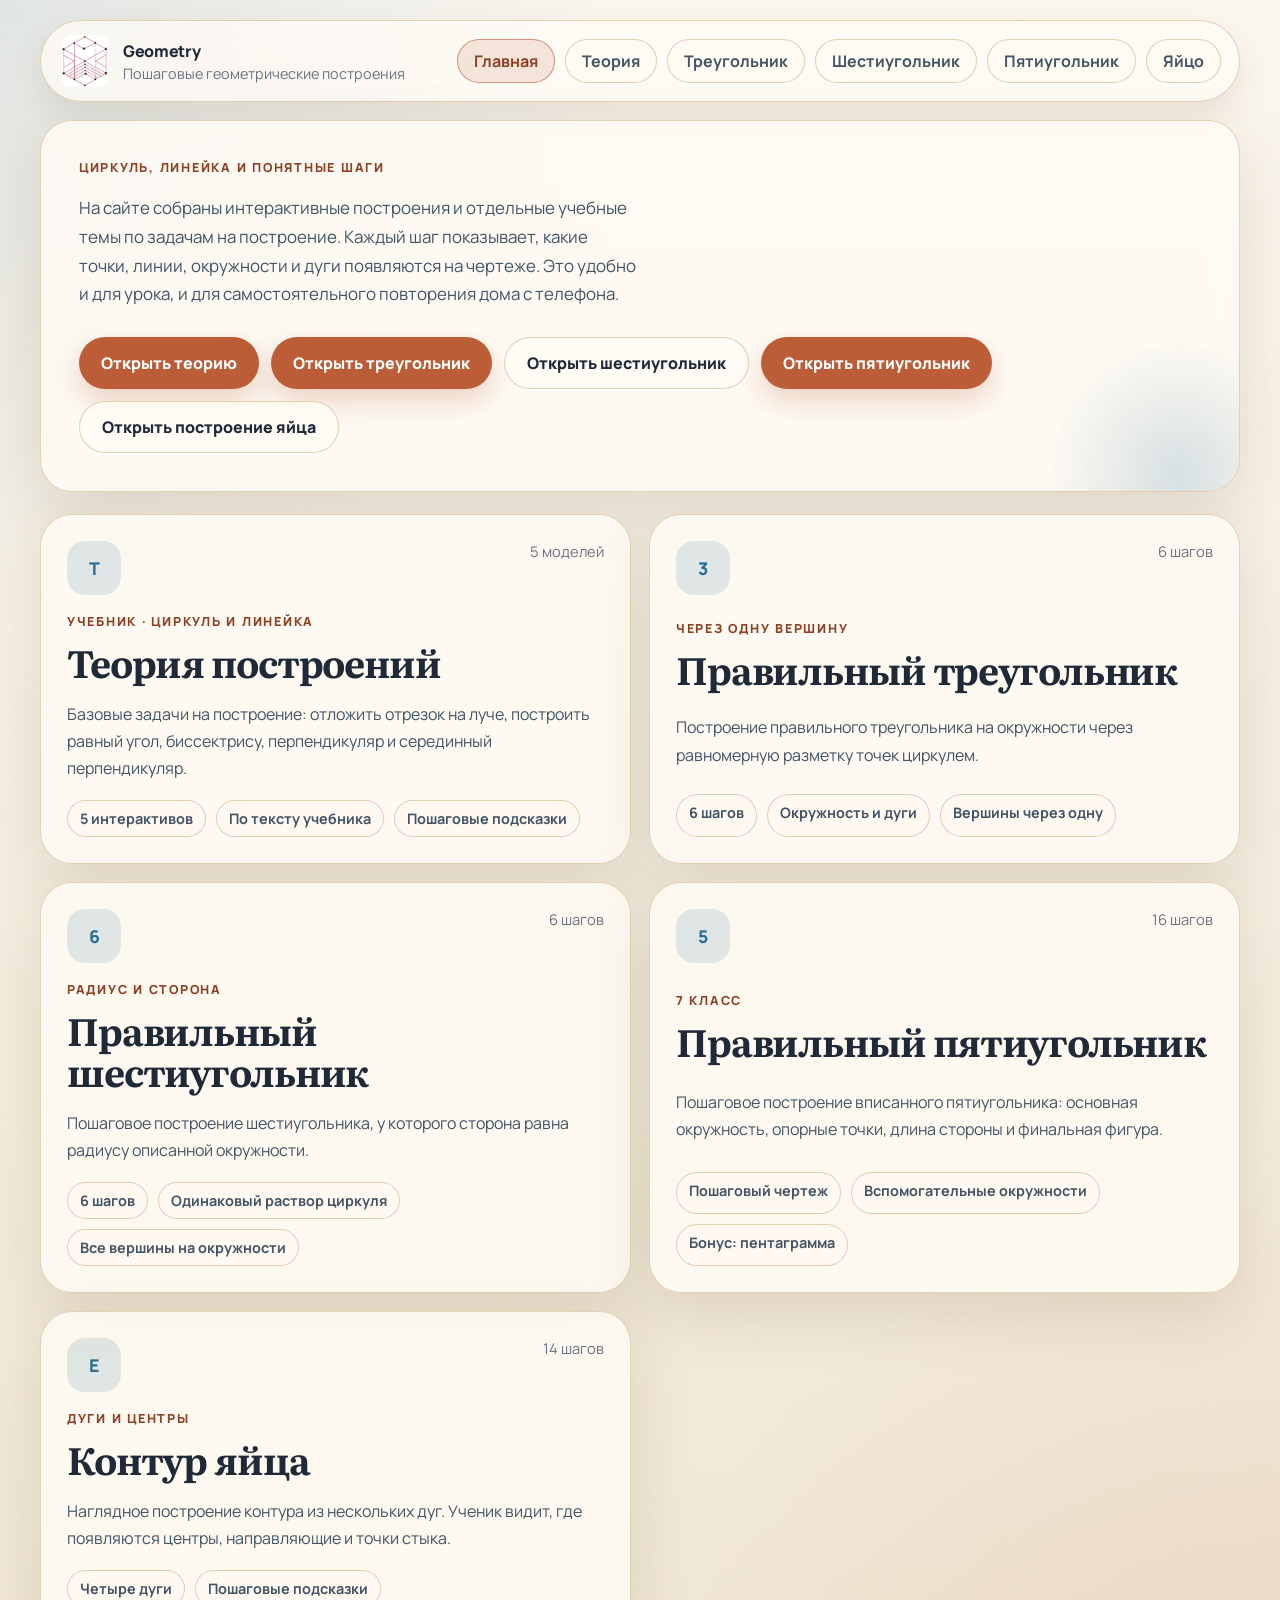
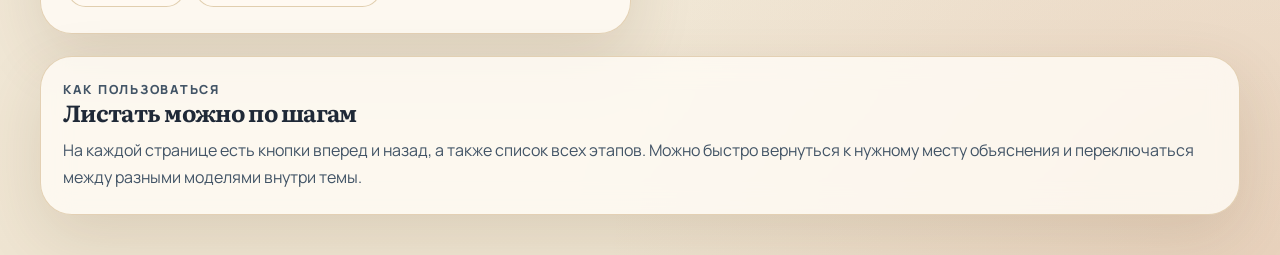
==== commit 1b11ea70: "Fix compass theory constructions and remove triangle topic" ====
--- a/index.html
+++ b/index.html
@@ -30,7 +30,6 @@
       <nav class="topbar__nav" aria-label="Основная навигация">
         <a class="pill-link is-current" href="/">Главная</a>
         <a class="pill-link" href="/compass-theory/">Теория</a>
-        <a class="pill-link" href="/triangle-elements/">Треугольник по элементам</a>
         <a class="pill-link" href="/triangle-presentation/">Треугольник</a>
         <a class="pill-link" href="/hexagon-presentation/">Шестиугольник</a>
         <a class="pill-link" href="/pentagon-presentation/">Пятиугольник</a>
@@ -50,7 +49,6 @@
 
           <div class="hero-actions">
             <a class="primary-button" href="/compass-theory/">Открыть теорию</a>
-            <a class="secondary-button" href="/triangle-elements/">Треугольник по элементам</a>
             <a class="primary-button" href="/triangle-presentation/">Открыть треугольник</a>
             <a class="secondary-button" href="/hexagon-presentation/">Открыть шестиугольник</a>
             <a class="primary-button" href="/pentagon-presentation/">Открыть пятиугольник</a>
@@ -77,26 +75,6 @@
             <span class="path-card__tag">5 интерактивов</span>
             <span class="path-card__tag">По тексту учебника</span>
             <span class="path-card__tag">Пошаговые подсказки</span>
-          </div>
-        </a>
-
-        <a class="path-card surface" href="/triangle-elements/">
-          <div class="path-card__top">
-            <div class="path-card__icon">Δ</div>
-            <div class="path-card__meta">3 случая</div>
-          </div>
-          <div>
-            <p class="eyebrow">Отдельная тема</p>
-            <h2 class="path-card__title">Треугольник по трем элементам</h2>
-          </div>
-          <p class="path-card__text">
-            Классические задачи на построение треугольника: по трем сторонам, по двум сторонам и углу между ними,
-            а также по стороне и двум прилежащим углам.
-          </p>
-          <div class="path-card__tags" aria-label="Особенности построения треугольника по элементам">
-            <span class="path-card__tag">SSS, SAS, ASA</span>
-            <span class="path-card__tag">Условия существования</span>
-            <span class="path-card__tag">Отдельные модели</span>
           </div>
         </a>
 
